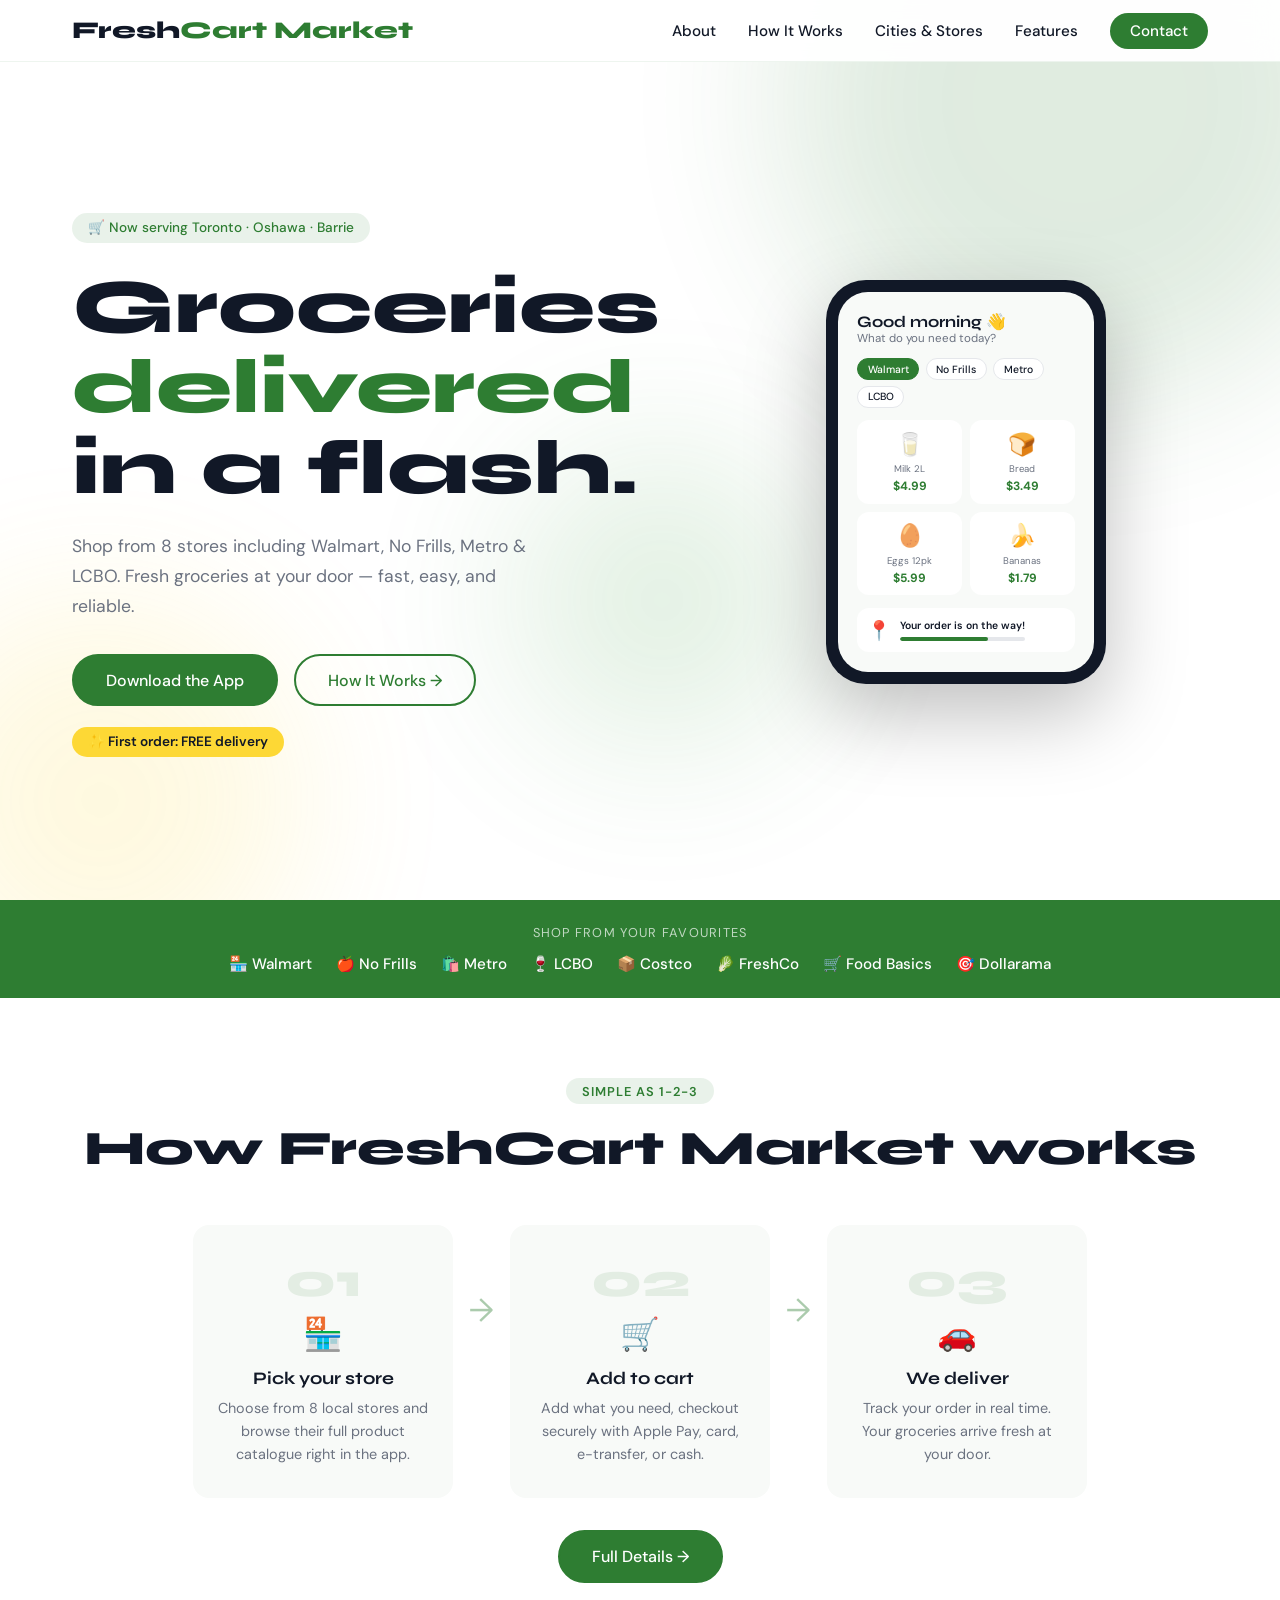
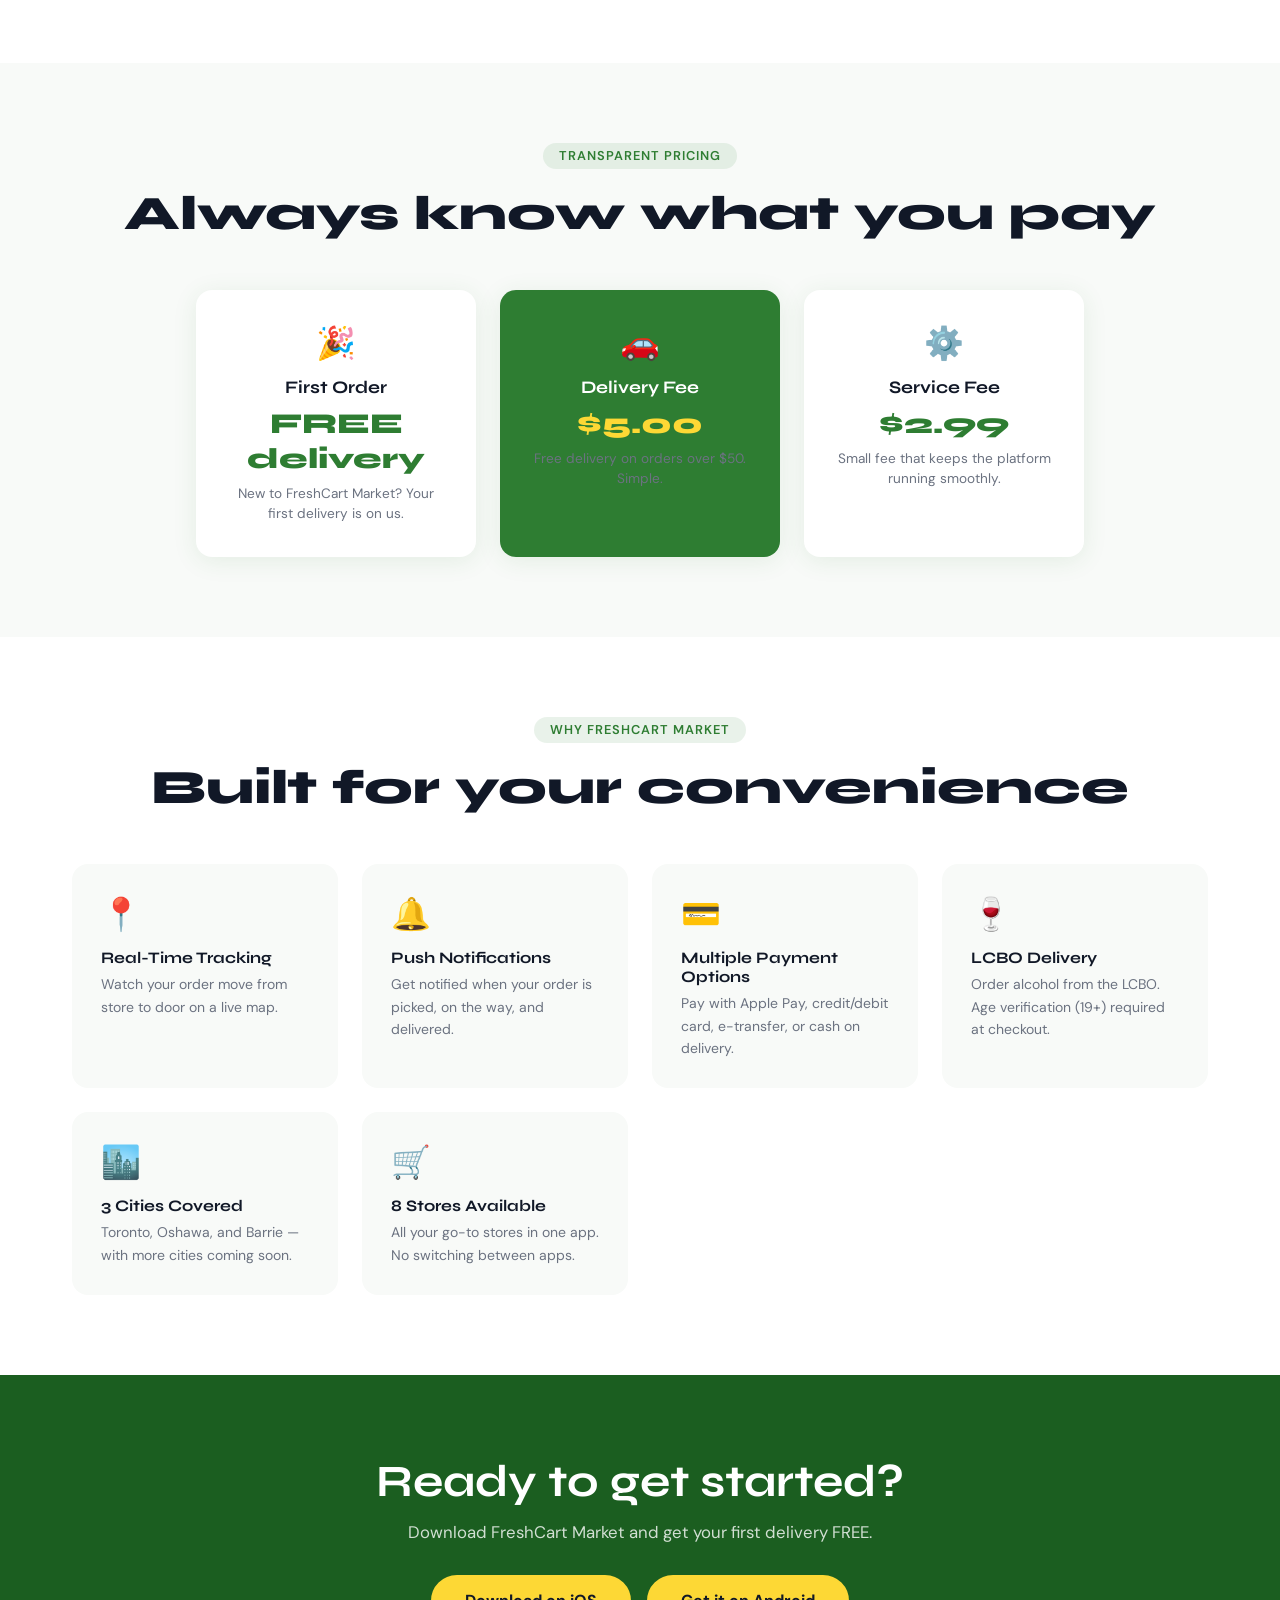
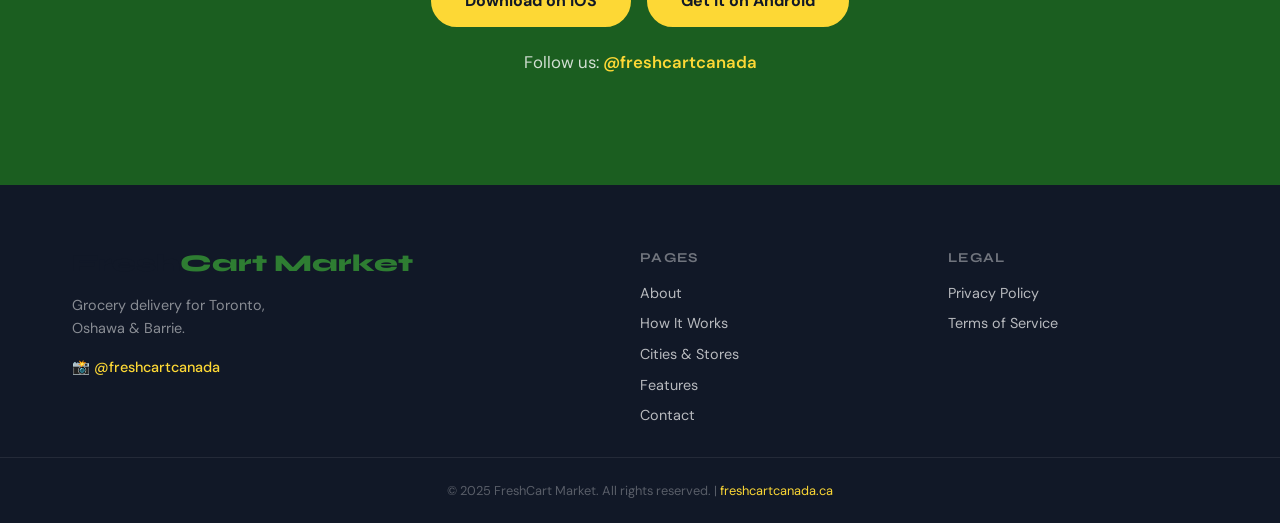
==== index.html @ 019997a9 "Initial FreshCart Market website launch" ====
<!DOCTYPE html>
<html lang="en">
<head>
  <meta charset="UTF-8" />
  <meta name="viewport" content="width=device-width, initial-scale=1.0" />
  <title>FreshCart Market – Grocery Delivery in Toronto, Oshawa & Barrie</title>
  <meta name="description" content="FreshCart Market delivers groceries from Walmart, No Frills, Metro, LCBO & more right to your door in Toronto, Oshawa, and Barrie." />
  <link rel="stylesheet" href="css/style.css" />
  <link rel="preconnect" href="https://fonts.googleapis.com" />
  <link rel="preconnect" href="https://fonts.gstatic.com" crossorigin />
  <link href="https://fonts.googleapis.com/css2?family=Syne:wght@700;800&family=DM+Sans:opsz,wght@9..40,300;9..40,400;9..40,500&display=swap" rel="stylesheet" />
</head>
<body>

  <!-- NAVBAR -->
  <nav class="nav" id="nav">
    <div class="nav__inner">
      <a href="index.html" class="nav__logo">Fresh<span>Cart Market</span></a>
      <button class="nav__burger" id="burger" aria-label="Toggle menu">
        <span></span><span></span><span></span>
      </button>
      <ul class="nav__links" id="navLinks">
        <li><a href="pages/about.html">About</a></li>
        <li><a href="pages/how-it-works.html">How It Works</a></li>
        <li><a href="pages/cities.html">Cities &amp; Stores</a></li>
        <li><a href="pages/features.html">Features</a></li>
        <li><a href="pages/contact.html" class="nav__cta">Contact</a></li>
      </ul>
    </div>
  </nav>

  <!-- HERO -->
  <section class="hero">
    <div class="hero__bg">
      <div class="blob blob--1"></div>
      <div class="blob blob--2"></div>
      <div class="blob blob--3"></div>
    </div>
    <div class="hero__content">
      <div class="hero__badge">🛒 Now serving Toronto · Oshawa · Barrie</div>
      <h1 class="hero__title">
        Groceries<br />
        <em>delivered</em><br />
        in a flash.
      </h1>
      <p class="hero__sub">Shop from 8 stores including Walmart, No Frills, Metro &amp; LCBO. Fresh groceries at your door — fast, easy, and reliable.</p>
      <div class="hero__actions">
        <a href="#" class="btn btn--primary">Download the App</a>
        <a href="pages/how-it-works.html" class="btn btn--ghost">How It Works →</a>
      </div>
      <div class="hero__promo">
        <span class="promo-tag">✨ First order: FREE delivery</span>
      </div>
    </div>
    <div class="hero__visual">
      <div class="phone-mockup">
        <div class="phone-screen">
          <div class="phone-header">
            <div class="phone-greeting">Good morning 👋</div>
            <div class="phone-sub">What do you need today?</div>
          </div>
          <div class="store-chips">
            <div class="chip chip--active">Walmart</div>
            <div class="chip">No Frills</div>
            <div class="chip">Metro</div>
            <div class="chip">LCBO</div>
          </div>
          <div class="product-cards">
            <div class="p-card"><div class="p-card__emoji">🥛</div><div class="p-card__name">Milk 2L</div><div class="p-card__price">$4.99</div></div>
            <div class="p-card"><div class="p-card__emoji">🍞</div><div class="p-card__name">Bread</div><div class="p-card__price">$3.49</div></div>
            <div class="p-card"><div class="p-card__emoji">🥚</div><div class="p-card__name">Eggs 12pk</div><div class="p-card__price">$5.99</div></div>
            <div class="p-card"><div class="p-card__emoji">🍌</div><div class="p-card__name">Bananas</div><div class="p-card__price">$1.79</div></div>
          </div>
          <div class="phone-track">
            <div class="track-icon">📍</div>
            <div class="track-info">
              <div class="track-title">Your order is on the way!</div>
              <div class="track-bar"><div class="track-fill"></div></div>
            </div>
          </div>
        </div>
      </div>
    </div>
  </section>

  <!-- STORES STRIP -->
  <section class="stores-strip">
    <p class="stores-strip__label">Shop from your favourites</p>
    <div class="stores-strip__list">
      <span>🏪 Walmart</span>
      <span>🍎 No Frills</span>
      <span>🛍️ Metro</span>
      <span>🍷 LCBO</span>
      <span>📦 Costco</span>
      <span>🥬 FreshCo</span>
      <span>🛒 Food Basics</span>
      <span>🎯 Dollarama</span>
    </div>
  </section>

  <!-- HOW IT WORKS -->
  <section class="how-strip">
    <div class="section-inner">
      <div class="section-label">Simple as 1-2-3</div>
      <h2 class="section-title">How FreshCart Market works</h2>
      <div class="steps">
        <div class="step">
          <div class="step__num">01</div>
          <div class="step__icon">🏪</div>
          <h3>Pick your store</h3>
          <p>Choose from 8 local stores and browse their full product catalogue right in the app.</p>
        </div>
        <div class="step__arrow">→</div>
        <div class="step">
          <div class="step__num">02</div>
          <div class="step__icon">🛒</div>
          <h3>Add to cart</h3>
          <p>Add what you need, checkout securely with Apple Pay, card, e-transfer, or cash.</p>
        </div>
        <div class="step__arrow">→</div>
        <div class="step">
          <div class="step__num">03</div>
          <div class="step__icon">🚗</div>
          <h3>We deliver</h3>
          <p>Track your order in real time. Your groceries arrive fresh at your door.</p>
        </div>
      </div>
      <a href="pages/how-it-works.html" class="btn btn--primary" style="margin-top:2rem;">Full Details →</a>
    </div>
  </section>

  <!-- PRICING -->
  <section class="pricing-strip">
    <div class="section-inner">
      <div class="section-label">Transparent Pricing</div>
      <h2 class="section-title">Always know what you pay</h2>
      <div class="pricing-cards">
        <div class="pricing-card">
          <div class="pricing-card__icon">🎉</div>
          <h3>First Order</h3>
          <div class="pricing-card__price">FREE delivery</div>
          <p>New to FreshCart Market? Your first delivery is on us.</p>
        </div>
        <div class="pricing-card pricing-card--featured">
          <div class="pricing-card__icon">🚗</div>
          <h3>Delivery Fee</h3>
          <div class="pricing-card__price">$5.00</div>
          <p>Free delivery on orders over $50. Simple.</p>
        </div>
        <div class="pricing-card">
          <div class="pricing-card__icon">⚙️</div>
          <h3>Service Fee</h3>
          <div class="pricing-card__price">$2.99</div>
          <p>Small fee that keeps the platform running smoothly.</p>
        </div>
      </div>
    </div>
  </section>

  <!-- FEATURES -->
  <section class="features-strip">
    <div class="section-inner">
      <div class="section-label">Why FreshCart Market</div>
      <h2 class="section-title">Built for your convenience</h2>
      <div class="feat-grid">
        <div class="feat-item">
          <div class="feat-item__icon">📍</div>
          <h4>Real-Time Tracking</h4>
          <p>Watch your order move from store to door on a live map.</p>
        </div>
        <div class="feat-item">
          <div class="feat-item__icon">🔔</div>
          <h4>Push Notifications</h4>
          <p>Get notified when your order is picked, on the way, and delivered.</p>
        </div>
        <div class="feat-item">
          <div class="feat-item__icon">💳</div>
          <h4>Multiple Payment Options</h4>
          <p>Pay with Apple Pay, credit/debit card, e-transfer, or cash on delivery.</p>
        </div>
        <div class="feat-item">
          <div class="feat-item__icon">🍷</div>
          <h4>LCBO Delivery</h4>
          <p>Order alcohol from the LCBO. Age verification (19+) required at checkout.</p>
        </div>
        <div class="feat-item">
          <div class="feat-item__icon">🏙️</div>
          <h4>3 Cities Covered</h4>
          <p>Toronto, Oshawa, and Barrie — with more cities coming soon.</p>
        </div>
        <div class="feat-item">
          <div class="feat-item__icon">🛒</div>
          <h4>8 Stores Available</h4>
          <p>All your go-to stores in one app. No switching between apps.</p>
        </div>
      </div>
    </div>
  </section>

  <!-- CTA BANNER -->
  <section class="cta-banner">
    <div class="section-inner">
      <h2>Ready to get started?</h2>
      <p>Download FreshCart Market and get your first delivery FREE.</p>
      <div class="cta-banner__actions">
        <a href="#" class="btn btn--yellow">Download on iOS</a>
        <a href="#" class="btn btn--yellow">Get it on Android</a>
      </div>
      <p class="cta-banner__insta">Follow us: <a href="https://instagram.com/freshcartcanada" target="_blank">@freshcartcanada</a></p>
    </div>
  </section>

  <!-- FOOTER -->
  <footer class="footer">
    <div class="footer__inner">
      <div class="footer__brand">
        <a href="index.html" class="nav__logo">Fresh<span>Cart Market</span></a>
        <p>Grocery delivery for Toronto,<br/>Oshawa &amp; Barrie.</p>
        <a href="https://instagram.com/freshcartcanada" target="_blank" class="footer__insta">📸 @freshcartcanada</a>
      </div>
      <div class="footer__links">
        <h4>Pages</h4>
        <ul>
          <li><a href="pages/about.html">About</a></li>
          <li><a href="pages/how-it-works.html">How It Works</a></li>
          <li><a href="pages/cities.html">Cities &amp; Stores</a></li>
          <li><a href="pages/features.html">Features</a></li>
          <li><a href="pages/contact.html">Contact</a></li>
        </ul>
      </div>
      <div class="footer__links">
        <h4>Legal</h4>
        <ul>
          <li><a href="pages/privacy.html">Privacy Policy</a></li>
          <li><a href="pages/terms.html">Terms of Service</a></li>
        </ul>
      </div>
    </div>
    <div class="footer__bottom">
      <p>&copy; 2025 FreshCart Market. All rights reserved. | <a href="https://freshcartcanada.ca">freshcartcanada.ca</a></p>
    </div>
  </footer>

  <script src="js/main.js"></script>
</body>
</html>
---- css/style.css ----
/* ===========================
   FRESHCART — style.css
=========================== */

*, *::before, *::after { box-sizing: border-box; margin: 0; padding: 0; }

:root {
  --green: #2E7D32;
  --green-light: #43A047;
  --green-dark: #1B5E20;
  --yellow: #FDD835;
  --yellow-dark: #F9A825;
  --white: #ffffff;
  --off-white: #F8FAF8;
  --gray: #6B7280;
  --gray-light: #F3F4F6;
  --dark: #111827;
  --radius: 16px;
  --shadow: 0 4px 24px rgba(46,125,50,0.10);
  --shadow-lg: 0 8px 40px rgba(46,125,50,0.15);
}

html { scroll-behavior: smooth; }

body {
  font-family: 'DM Sans', sans-serif;
  color: var(--dark);
  background: var(--white);
  overflow-x: hidden;
}

h1, h2, h3, h4 { font-family: 'Syne', sans-serif; }
em { font-style: normal; color: var(--green); }
a { text-decoration: none; color: inherit; }
ul { list-style: none; }
img { max-width: 100%; }

/* ===== BUTTONS ===== */
.btn {
  display: inline-block;
  padding: 0.85rem 2rem;
  border-radius: 50px;
  font-family: 'DM Sans', sans-serif;
  font-weight: 500;
  font-size: 1rem;
  cursor: pointer;
  transition: all 0.2s ease;
  border: 2px solid transparent;
}
.btn--primary {
  background: var(--green);
  color: var(--white);
  border-color: var(--green);
}
.btn--primary:hover {
  background: var(--green-dark);
  border-color: var(--green-dark);
  transform: translateY(-2px);
  box-shadow: var(--shadow);
}
.btn--ghost {
  background: transparent;
  color: var(--green);
  border-color: var(--green);
}
.btn--ghost:hover {
  background: var(--green);
  color: var(--white);
  transform: translateY(-2px);
}
.btn--yellow {
  background: var(--yellow);
  color: var(--dark);
  border-color: var(--yellow);
  font-weight: 700;
}
.btn--yellow:hover {
  background: var(--yellow-dark);
  border-color: var(--yellow-dark);
  transform: translateY(-2px);
}

/* ===== NAVBAR ===== */
.nav {
  position: fixed;
  top: 0; left: 0; right: 0;
  z-index: 1000;
  background: rgba(255,255,255,0.95);
  backdrop-filter: blur(12px);
  border-bottom: 1px solid rgba(46,125,50,0.08);
  transition: box-shadow 0.3s;
}
.nav.scrolled { box-shadow: var(--shadow); }
.nav__inner {
  max-width: 1200px;
  margin: 0 auto;
  padding: 1rem 2rem;
  display: flex;
  align-items: center;
  justify-content: space-between;
}
.nav__logo {
  font-family: 'Syne', sans-serif;
  font-size: 1.5rem;
  font-weight: 800;
  color: var(--dark);
}
.nav__logo span { color: var(--green); }
.nav__links {
  display: flex;
  align-items: center;
  gap: 2rem;
}
.nav__links a {
  font-size: 0.95rem;
  font-weight: 500;
  color: var(--dark);
  transition: color 0.2s;
}
.nav__links a:hover { color: var(--green); }
.nav__cta {
  background: var(--green);
  color: var(--white) !important;
  padding: 0.5rem 1.25rem;
  border-radius: 50px;
}
.nav__cta:hover { background: var(--green-dark) !important; }
.nav__burger {
  display: none;
  flex-direction: column;
  gap: 5px;
  background: none;
  border: none;
  cursor: pointer;
  padding: 4px;
}
.nav__burger span {
  display: block;
  width: 24px;
  height: 2px;
  background: var(--dark);
  border-radius: 2px;
  transition: all 0.3s;
}

/* ===== HERO ===== */
.hero {
  min-height: 100vh;
  display: flex;
  align-items: center;
  padding: 8rem 2rem 4rem;
  max-width: 1200px;
  margin: 0 auto;
  gap: 4rem;
  position: relative;
}
.hero__bg {
  position: fixed;
  inset: 0;
  z-index: -1;
  overflow: hidden;
}
.blob {
  position: absolute;
  border-radius: 50%;
  filter: blur(80px);
  opacity: 0.15;
}
.blob--1 {
  width: 600px; height: 600px;
  background: var(--green);
  top: -200px; right: -100px;
}
.blob--2 {
  width: 400px; height: 400px;
  background: var(--yellow);
  bottom: -100px; left: -100px;
}
.blob--3 {
  width: 300px; height: 300px;
  background: var(--green-light);
  top: 50%; left: 40%;
}
.hero__content { flex: 1; }
.hero__badge {
  display: inline-block;
  background: rgba(46,125,50,0.1);
  color: var(--green);
  padding: 0.4rem 1rem;
  border-radius: 50px;
  font-size: 0.85rem;
  font-weight: 500;
  margin-bottom: 1.5rem;
}
.hero__title {
  font-size: clamp(3rem, 6vw, 5rem);
  font-weight: 800;
  line-height: 1.05;
  margin-bottom: 1.5rem;
  color: var(--dark);
}
.hero__sub {
  font-size: 1.1rem;
  color: var(--gray);
  line-height: 1.7;
  max-width: 480px;
  margin-bottom: 2rem;
}
.hero__actions {
  display: flex;
  gap: 1rem;
  flex-wrap: wrap;
  margin-bottom: 1.5rem;
}
.hero__promo { margin-top: 0.5rem; }
.promo-tag {
  background: var(--yellow);
  color: var(--dark);
  padding: 0.4rem 1rem;
  border-radius: 50px;
  font-size: 0.85rem;
  font-weight: 600;
}
.hero__visual { flex: 1; display: flex; justify-content: center; }

/* ===== PHONE MOCKUP ===== */
.phone-mockup {
  width: 280px;
  background: var(--dark);
  border-radius: 40px;
  padding: 12px;
  box-shadow: 0 30px 80px rgba(0,0,0,0.25);
  animation: float 4s ease-in-out infinite;
}
@keyframes float {
  0%, 100% { transform: translateY(0); }
  50% { transform: translateY(-12px); }
}
.phone-screen {
  background: var(--off-white);
  border-radius: 30px;
  padding: 1.2rem;
  overflow: hidden;
}
.phone-greeting { font-family: 'Syne', sans-serif; font-size: 1rem; font-weight: 700; }
.phone-sub { font-size: 0.72rem; color: var(--gray); margin-bottom: 0.8rem; }
.store-chips {
  display: flex;
  gap: 0.4rem;
  flex-wrap: wrap;
  margin-bottom: 0.8rem;
}
.chip {
  background: var(--white);
  border: 1px solid #e5e7eb;
  padding: 0.2rem 0.6rem;
  border-radius: 50px;
  font-size: 0.65rem;
  font-weight: 500;
}
.chip--active {
  background: var(--green);
  color: var(--white);
  border-color: var(--green);
}
.product-cards {
  display: grid;
  grid-template-columns: 1fr 1fr;
  gap: 0.5rem;
  margin-bottom: 0.8rem;
}
.p-card {
  background: var(--white);
  border-radius: 12px;
  padding: 0.6rem;
  text-align: center;
}
.p-card__emoji { font-size: 1.4rem; }
.p-card__name { font-size: 0.6rem; color: var(--gray); margin: 0.2rem 0; }
.p-card__price { font-size: 0.75rem; font-weight: 700; color: var(--green); }
.phone-track {
  background: var(--white);
  border-radius: 12px;
  padding: 0.6rem;
  display: flex;
  align-items: center;
  gap: 0.6rem;
}
.track-icon { font-size: 1.2rem; }
.track-title { font-size: 0.65rem; font-weight: 600; margin-bottom: 0.3rem; }
.track-bar {
  height: 4px;
  background: #e5e7eb;
  border-radius: 2px;
  overflow: hidden;
}
.track-fill {
  height: 100%;
  width: 70%;
  background: var(--green);
  border-radius: 2px;
  animation: progress 2s ease-in-out infinite alternate;
}
@keyframes progress {
  from { width: 60%; }
  to { width: 85%; }
}

/* ===== STORES STRIP ===== */
.stores-strip {
  background: var(--green);
  padding: 1.5rem 2rem;
  text-align: center;
}
.stores-strip__label {
  color: rgba(255,255,255,0.7);
  font-size: 0.8rem;
  text-transform: uppercase;
  letter-spacing: 0.1em;
  margin-bottom: 0.8rem;
}
.stores-strip__list {
  display: flex;
  flex-wrap: wrap;
  justify-content: center;
  gap: 1.5rem;
}
.stores-strip__list span {
  color: var(--white);
  font-weight: 500;
  font-size: 0.95rem;
}

/* ===== SECTIONS ===== */
.section-inner {
  max-width: 1200px;
  margin: 0 auto;
  padding: 5rem 2rem;
  text-align: center;
}
.section-label {
  display: inline-block;
  background: rgba(46,125,50,0.1);
  color: var(--green);
  padding: 0.3rem 1rem;
  border-radius: 50px;
  font-size: 0.8rem;
  font-weight: 600;
  text-transform: uppercase;
  letter-spacing: 0.08em;
  margin-bottom: 1rem;
}
.section-title {
  font-size: clamp(2rem, 4vw, 3rem);
  font-weight: 800;
  margin-bottom: 3rem;
  color: var(--dark);
}

/* ===== STEPS ===== */
.steps {
  display: flex;
  align-items: flex-start;
  justify-content: center;
  gap: 1rem;
  flex-wrap: wrap;
}
.step {
  background: var(--off-white);
  border-radius: var(--radius);
  padding: 2rem 1.5rem;
  max-width: 260px;
  text-align: center;
  position: relative;
}
.step__num {
  font-family: 'Syne', sans-serif;
  font-size: 3rem;
  font-weight: 800;
  color: rgba(46,125,50,0.1);
  line-height: 1;
  margin-bottom: 0.5rem;
}
.step__icon { font-size: 2rem; margin-bottom: 0.8rem; }
.step h3 { font-size: 1.1rem; margin-bottom: 0.5rem; color: var(--dark); }
.step p { font-size: 0.9rem; color: var(--gray); line-height: 1.6; }
.step__arrow {
  font-size: 2rem;
  color: var(--green);
  margin-top: 4rem;
  opacity: 0.4;
}

/* ===== PRICING ===== */
.pricing-strip { background: var(--off-white); }
.pricing-cards {
  display: flex;
  gap: 1.5rem;
  justify-content: center;
  flex-wrap: wrap;
}
.pricing-card {
  background: var(--white);
  border-radius: var(--radius);
  padding: 2rem;
  min-width: 220px;
  max-width: 280px;
  box-shadow: var(--shadow);
  text-align: center;
  transition: transform 0.2s;
}
.pricing-card:hover { transform: translateY(-4px); }
.pricing-card--featured {
  background: var(--green);
  color: var(--white);
  transform: scale(1.05);
}
.pricing-card--featured:hover { transform: scale(1.05) translateY(-4px); }
.pricing-card--featured p { color: rgba(255,255,255,0.8); }
.pricing-card__icon { font-size: 2rem; margin-bottom: 0.8rem; }
.pricing-card h3 { font-size: 1.1rem; margin-bottom: 0.5rem; }
.pricing-card__price {
  font-family: 'Syne', sans-serif;
  font-size: 1.8rem;
  font-weight: 800;
  color: var(--green);
  margin-bottom: 0.5rem;
}
.pricing-card--featured .pricing-card__price { color: var(--yellow); }
.pricing-card p { font-size: 0.85rem; color: var(--gray); line-height: 1.5; }

/* ===== FEATURES ===== */
.feat-grid {
  display: grid;
  grid-template-columns: repeat(auto-fit, minmax(260px, 1fr));
  gap: 1.5rem;
  text-align: left;
}
.feat-item {
  background: var(--off-white);
  border-radius: var(--radius);
  padding: 1.8rem;
  transition: transform 0.2s, box-shadow 0.2s;
}
.feat-item:hover {
  transform: translateY(-4px);
  box-shadow: var(--shadow);
}
.feat-item__icon { font-size: 2rem; margin-bottom: 0.8rem; }
.feat-item h4 { font-size: 1rem; margin-bottom: 0.4rem; color: var(--dark); }
.feat-item p { font-size: 0.875rem; color: var(--gray); line-height: 1.6; }

/* ===== CTA BANNER ===== */
.cta-banner {
  background: var(--green-dark);
  color: var(--white);
}
.cta-banner .section-inner { text-align: center; }
.cta-banner h2 { font-size: clamp(1.8rem, 4vw, 2.8rem); color: var(--white); margin-bottom: 0.8rem; }
.cta-banner p { color: rgba(255,255,255,0.8); font-size: 1.05rem; margin-bottom: 2rem; }
.cta-banner__actions { display: flex; gap: 1rem; justify-content: center; flex-wrap: wrap; margin-bottom: 1.5rem; }
.cta-banner__insta { color: rgba(255,255,255,0.6); font-size: 0.9rem; }
.cta-banner__insta a { color: var(--yellow); font-weight: 600; }

/* ===== FOOTER ===== */
.footer { background: var(--dark); color: var(--white); }
.footer__inner {
  max-width: 1200px;
  margin: 0 auto;
  padding: 4rem 2rem 2rem;
  display: grid;
  grid-template-columns: 2fr 1fr 1fr;
  gap: 3rem;
}
.footer__brand p { color: rgba(255,255,255,0.5); font-size: 0.9rem; margin: 1rem 0; line-height: 1.6; }
.footer__insta { color: var(--yellow); font-size: 0.9rem; font-weight: 500; }
.footer__links h4 { font-size: 0.85rem; text-transform: uppercase; letter-spacing: 0.1em; color: rgba(255,255,255,0.4); margin-bottom: 1rem; }
.footer__links ul { display: flex; flex-direction: column; gap: 0.6rem; }
.footer__links a { color: rgba(255,255,255,0.7); font-size: 0.9rem; transition: color 0.2s; }
.footer__links a:hover { color: var(--yellow); }
.footer__bottom {
  border-top: 1px solid rgba(255,255,255,0.08);
  text-align: center;
  padding: 1.5rem 2rem;
  color: rgba(255,255,255,0.3);
  font-size: 0.8rem;
}
.footer__bottom a { color: var(--yellow); }

/* ===== PAGE HERO (inner pages) ===== */
.page-hero {
  background: linear-gradient(135deg, var(--green-dark) 0%, var(--green) 100%);
  color: var(--white);
  padding: 8rem 2rem 4rem;
  text-align: center;
}
.page-hero h1 { font-size: clamp(2rem, 5vw, 3.5rem); color: var(--white); margin-bottom: 1rem; }
.page-hero p { font-size: 1.1rem; color: rgba(255,255,255,0.85); max-width: 600px; margin: 0 auto; }

/* ===== CONTENT SECTIONS ===== */
.content-section { padding: 5rem 2rem; }
.content-section.alt { background: var(--off-white); }
.content-wrap { max-width: 1200px; margin: 0 auto; }
.content-wrap--narrow { max-width: 800px; margin: 0 auto; }
.content-wrap h2 { font-size: 2rem; margin-bottom: 1.5rem; color: var(--dark); }
.content-wrap h3 { font-size: 1.3rem; margin: 2rem 0 0.8rem; color: var(--green); }
.content-wrap p { color: var(--gray); line-height: 1.8; margin-bottom: 1rem; }
.content-wrap ul { list-style: none; display: flex; flex-direction: column; gap: 0.6rem; margin-bottom: 1.5rem; }
.content-wrap ul li { color: var(--gray); padding-left: 1.5rem; position: relative; line-height: 1.6; }
.content-wrap ul li::before { content: "✓"; position: absolute; left: 0; color: var(--green); font-weight: 700; }

/* ===== CITIES GRID ===== */
.cities-grid {
  display: grid;
  grid-template-columns: repeat(auto-fit, minmax(300px, 1fr));
  gap: 2rem;
  margin-top: 2rem;
}
.city-card {
  background: var(--white);
  border-radius: var(--radius);
  padding: 2rem;
  box-shadow: var(--shadow);
  border-top: 4px solid var(--green);
}
.city-card h3 { font-size: 1.3rem; color: var(--green); margin-bottom: 1rem; }
.city-card ul { list-style: none; display: flex; flex-direction: column; gap: 0.5rem; }
.city-card ul li { font-size: 0.9rem; color: var(--gray); padding-left: 1.2rem; position: relative; }
.city-card ul li::before { content: "🛒"; position: absolute; left: 0; font-size: 0.7rem; top: 3px; }

/* ===== CONTACT FORM ===== */
.contact-grid {
  display: grid;
  grid-template-columns: 1fr 1fr;
  gap: 4rem;
  align-items: start;
}
.contact-info h2 { font-size: 2rem; margin-bottom: 1rem; }
.contact-info p { color: var(--gray); line-height: 1.7; margin-bottom: 1.5rem; }
.contact-detail { display: flex; align-items: center; gap: 0.8rem; margin-bottom: 1rem; }
.contact-detail__icon { font-size: 1.3rem; }
.contact-detail__text { font-size: 0.95rem; color: var(--gray); }
.contact-detail__text a { color: var(--green); font-weight: 500; }
.form-group { margin-bottom: 1.2rem; }
.form-group label { display: block; font-size: 0.85rem; font-weight: 600; margin-bottom: 0.4rem; color: var(--dark); }
.form-group input,
.form-group textarea,
.form-group select {
  width: 100%;
  padding: 0.85rem 1rem;
  border: 2px solid #e5e7eb;
  border-radius: 10px;
  font-family: 'DM Sans', sans-serif;
  font-size: 0.95rem;
  color: var(--dark);
  background: var(--white);
  transition: border-color 0.2s;
  outline: none;
}
.form-group input:focus,
.form-group textarea:focus,
.form-group select:focus { border-color: var(--green); }
.form-group textarea { resize: vertical; min-height: 140px; }

/* ===== HOW IT WORKS PAGE ===== */
.hiw-steps { display: flex; flex-direction: column; gap: 3rem; margin-top: 2rem; }
.hiw-step {
  display: flex;
  gap: 2rem;
  align-items: flex-start;
  background: var(--white);
  border-radius: var(--radius);
  padding: 2rem;
  box-shadow: var(--shadow);
}
.hiw-step__num {
  font-family: 'Syne', sans-serif;
  font-size: 3rem;
  font-weight: 800;
  color: var(--green);
  line-height: 1;
  min-width: 60px;
}
.hiw-step__icon { font-size: 2.5rem; min-width: 50px; text-align: center; }
.hiw-step__body h3 { font-size: 1.2rem; margin-bottom: 0.5rem; color: var(--dark); }
.hiw-step__body p { font-size: 0.95rem; color: var(--gray); line-height: 1.7; }

/* ===== FEATURES PAGE ===== */
.features-big-grid {
  display: grid;
  grid-template-columns: repeat(auto-fit, minmax(280px, 1fr));
  gap: 2rem;
  margin-top: 2rem;
}
.feature-big-card {
  background: var(--white);
  border-radius: var(--radius);
  padding: 2rem;
  box-shadow: var(--shadow);
  transition: transform 0.2s;
}
.feature-big-card:hover { transform: translateY(-4px); }
.feature-big-card__icon { font-size: 2.5rem; margin-bottom: 1rem; }
.feature-big-card h3 { font-size: 1.1rem; margin-bottom: 0.6rem; color: var(--dark); }
.feature-big-card p { font-size: 0.9rem; color: var(--gray); line-height: 1.6; }

/* ===== ABOUT PAGE ===== */
.about-grid {
  display: grid;
  grid-template-columns: 1fr 1fr;
  gap: 4rem;
  align-items: center;
}
.about-visual {
  background: linear-gradient(135deg, var(--green) 0%, var(--green-dark) 100%);
  border-radius: var(--radius);
  padding: 3rem;
  text-align: center;
  color: white;
}
.about-visual__emoji { font-size: 5rem; margin-bottom: 1rem; }
.about-visual h3 { font-size: 1.5rem; color: white; }
.about-visual p { color: rgba(255,255,255,0.8); margin-top: 0.5rem; }
.values-grid {
  display: grid;
  grid-template-columns: 1fr 1fr;
  gap: 1.5rem;
  margin-top: 2rem;
}
.value-card {
  background: var(--off-white);
  border-radius: 12px;
  padding: 1.5rem;
}
.value-card__icon { font-size: 1.8rem; margin-bottom: 0.6rem; }
.value-card h4 { font-size: 1rem; margin-bottom: 0.4rem; color: var(--dark); }
.value-card p { font-size: 0.85rem; color: var(--gray); line-height: 1.5; }

/* ===== LEGAL PAGES ===== */
.legal-content { max-width: 800px; margin: 0 auto; padding: 5rem 2rem; }
.legal-content h1 { font-size: 2.2rem; margin-bottom: 0.5rem; color: var(--dark); }
.legal-content .last-updated { color: var(--gray); font-size: 0.85rem; margin-bottom: 3rem; }
.legal-content h2 { font-size: 1.3rem; color: var(--green); margin: 2.5rem 0 0.8rem; }
.legal-content p { color: var(--gray); line-height: 1.8; margin-bottom: 1rem; font-size: 0.95rem; }
.legal-content ul { list-style: disc; padding-left: 1.5rem; margin-bottom: 1rem; }
.legal-content ul li { color: var(--gray); line-height: 1.7; font-size: 0.95rem; margin-bottom: 0.3rem; }

/* ===== RESPONSIVE ===== */
@media (max-width: 900px) {
  .hero { flex-direction: column; padding: 7rem 1.5rem 3rem; text-align: center; gap: 3rem; }
  .hero__sub { margin: 0 auto 2rem; }
  .hero__actions { justify-content: center; }
  .footer__inner { grid-template-columns: 1fr 1fr; }
  .contact-grid { grid-template-columns: 1fr; }
  .about-grid { grid-template-columns: 1fr; }
}

@media (max-width: 600px) {
  .nav__links { display: none; flex-direction: column; position: absolute; top: 100%; left: 0; right: 0; background: white; padding: 1.5rem; gap: 1rem; box-shadow: var(--shadow); }
  .nav__links.open { display: flex; }
  .nav__burger { display: flex; }
  .hero__title { font-size: 2.8rem; }
  .phone-mockup { width: 240px; }
  .step__arrow { display: none; }
  .footer__inner { grid-template-columns: 1fr; gap: 2rem; }
  .values-grid { grid-template-columns: 1fr; }
  .hiw-step { flex-direction: column; }
}
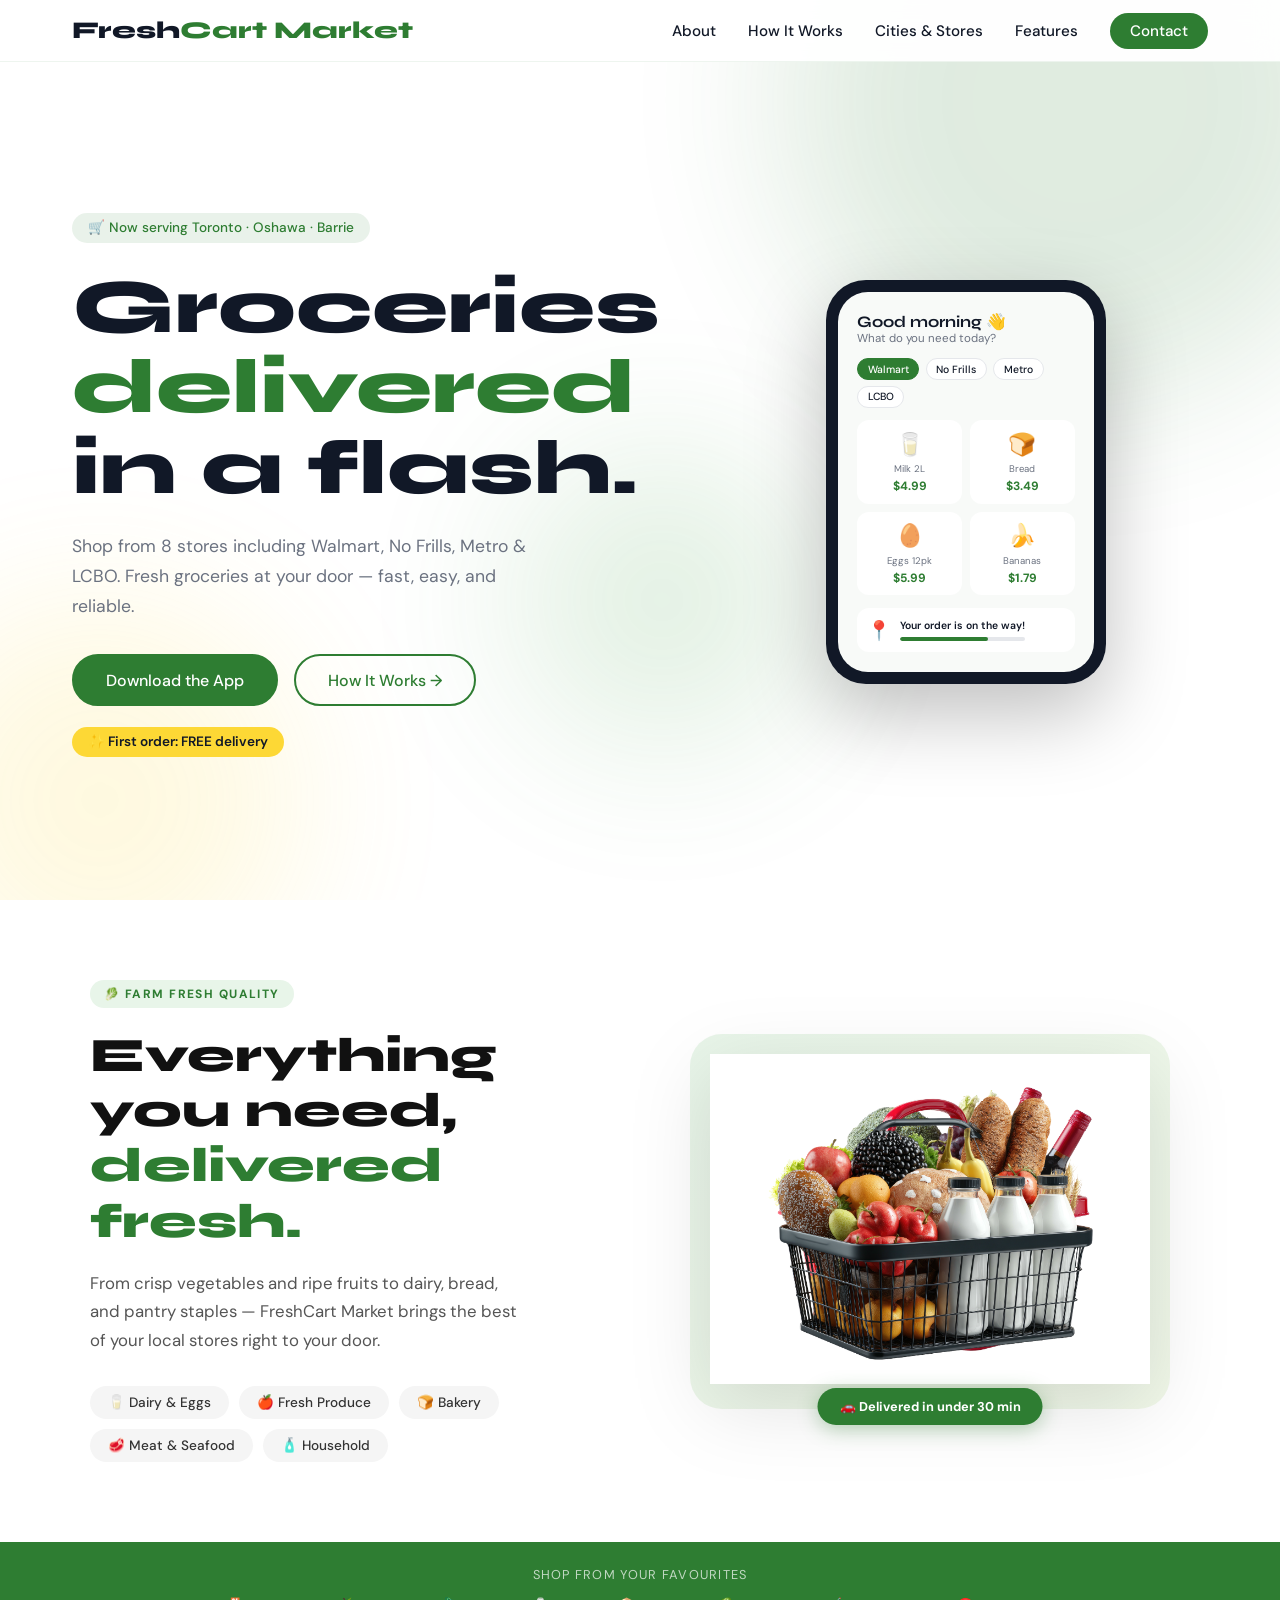
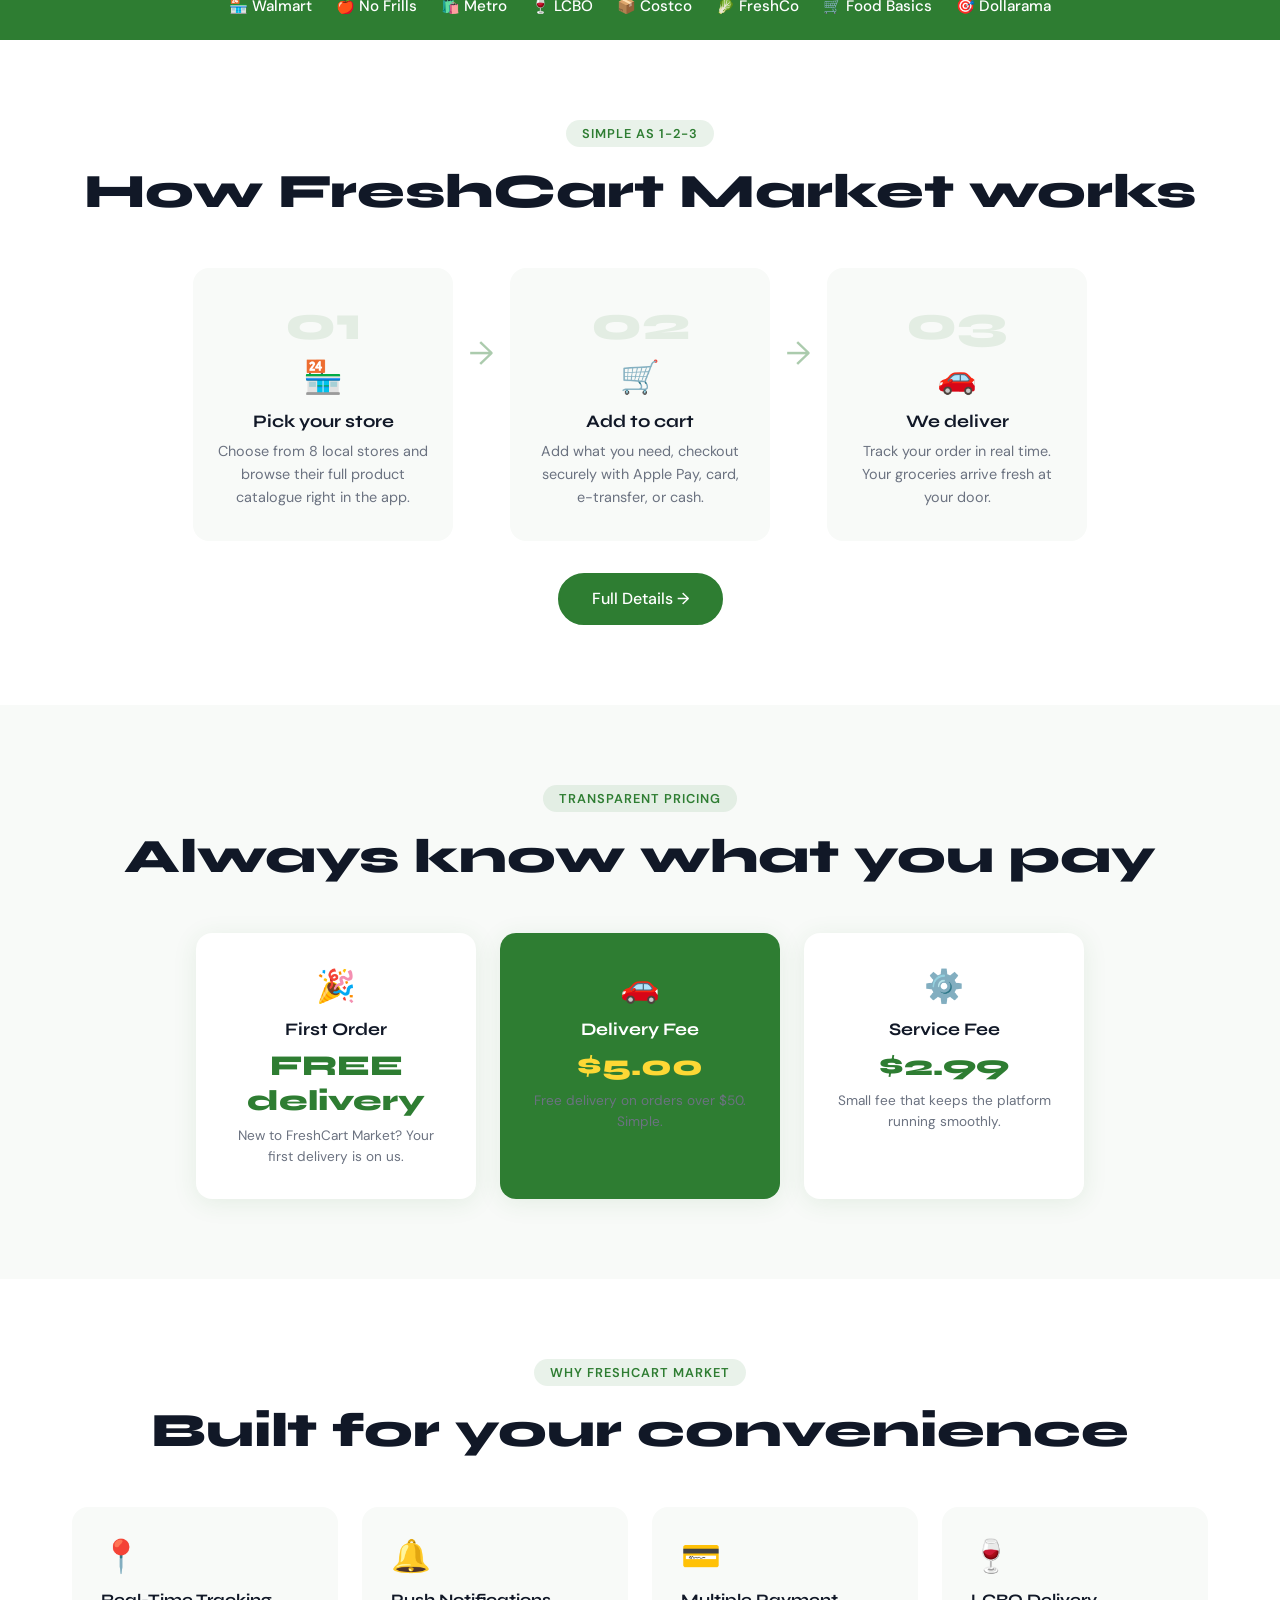
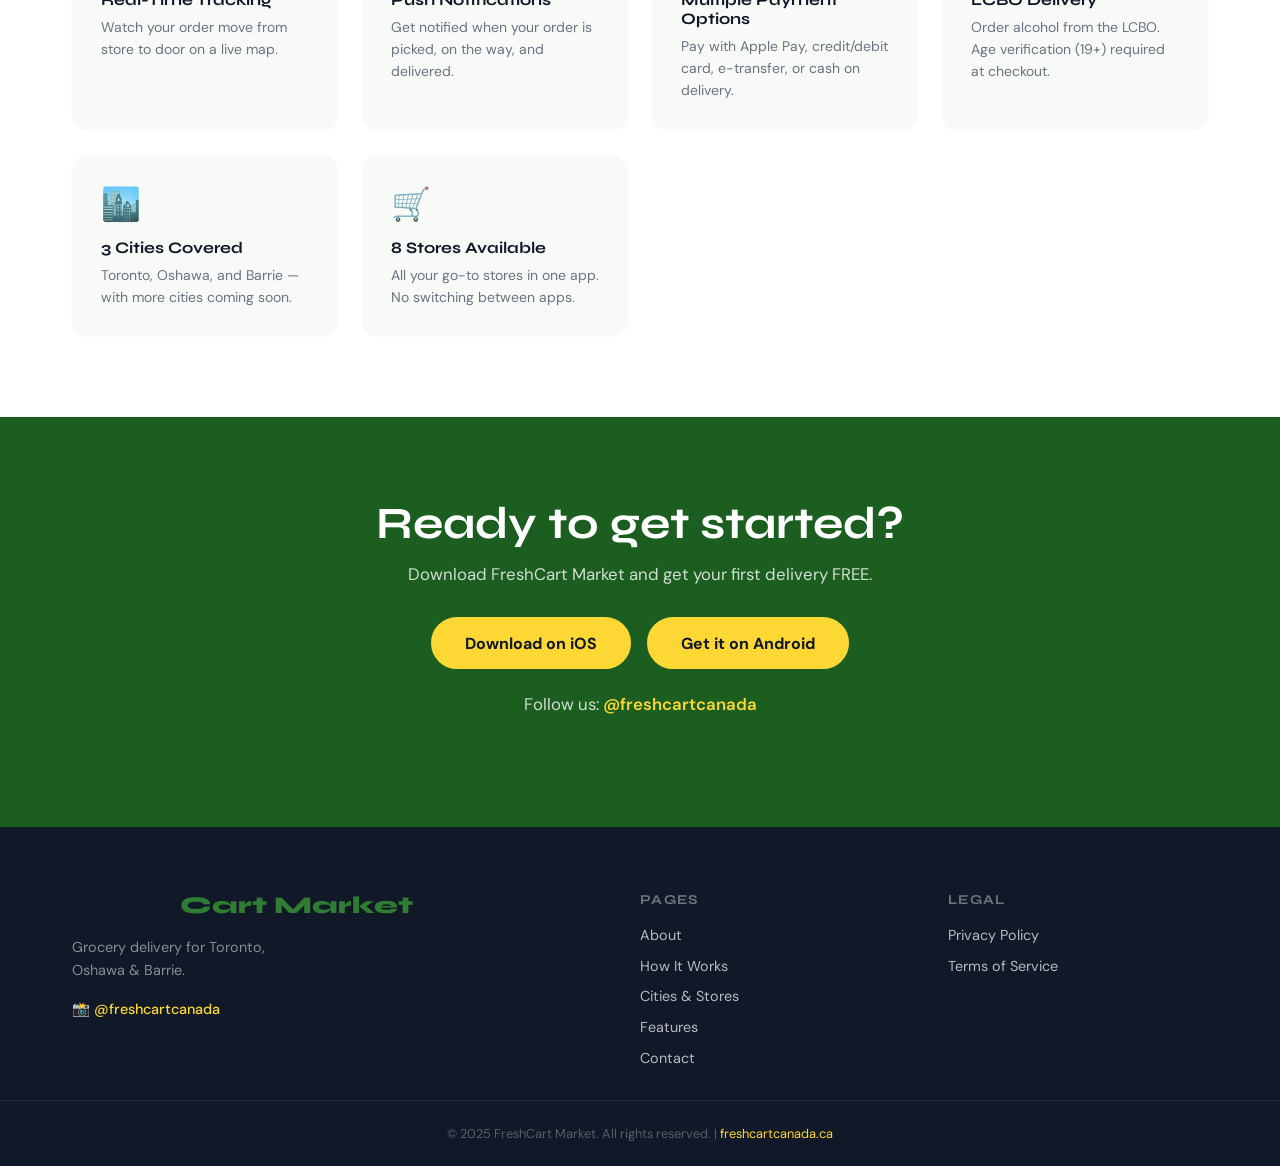
==== commit a24271fc: "Add grocery basket image section" ====
--- a/index.html
+++ b/index.html
@@ -9,6 +9,127 @@
   <link rel="preconnect" href="https://fonts.googleapis.com" />
   <link rel="preconnect" href="https://fonts.gstatic.com" crossorigin />
   <link href="https://fonts.googleapis.com/css2?family=Syne:wght@700;800&family=DM+Sans:opsz,wght@9..40,300;9..40,400;9..40,500&display=swap" rel="stylesheet" />
+
+  <style>
+    .fresh-pick {
+      background: #fff;
+      padding: 80px 24px;
+    }
+    .fresh-pick__inner {
+      max-width: 1100px;
+      margin: 0 auto;
+      display: flex;
+      align-items: center;
+      gap: 60px;
+    }
+    .fresh-pick__text {
+      flex: 1;
+      min-width: 280px;
+    }
+    .fresh-pick__label {
+      display: inline-block;
+      background: #e8f5e9;
+      color: #2E7D32;
+      font-size: 0.75rem;
+      font-weight: 700;
+      letter-spacing: 0.12em;
+      text-transform: uppercase;
+      padding: 6px 14px;
+      border-radius: 100px;
+      margin-bottom: 20px;
+    }
+    .fresh-pick__title {
+      font-family: 'Syne', sans-serif;
+      font-size: clamp(2rem, 4vw, 3rem);
+      font-weight: 800;
+      color: #111;
+      line-height: 1.15;
+      margin-bottom: 20px;
+    }
+    .fresh-pick__title span {
+      color: #2E7D32;
+    }
+    .fresh-pick__desc {
+      font-size: 1.05rem;
+      color: #555;
+      line-height: 1.7;
+      margin-bottom: 32px;
+      max-width: 440px;
+    }
+    .fresh-pick__badges {
+      display: flex;
+      flex-wrap: wrap;
+      gap: 10px;
+    }
+    .fresh-pick__badge {
+      background: #f5f5f5;
+      border-radius: 100px;
+      padding: 8px 18px;
+      font-size: 0.85rem;
+      font-weight: 500;
+      color: #333;
+    }
+    .fresh-pick__image {
+      flex: 1;
+      min-width: 280px;
+      display: flex;
+      justify-content: center;
+      align-items: center;
+    }
+    .fresh-pick__image-wrap {
+      position: relative;
+      width: 100%;
+      max-width: 480px;
+      padding: 20px;
+    }
+    .fresh-pick__image-bg {
+      position: absolute;
+      inset: 0;
+      background: linear-gradient(135deg, #e8f5e9 0%, #f1f8e9 100%);
+      border-radius: 32px;
+      z-index: 0;
+    }
+    .fresh-pick__image-wrap img {
+      position: relative;
+      z-index: 1;
+      width: 100%;
+      height: auto;
+      object-fit: contain;
+      filter: drop-shadow(0 20px 40px rgba(0,0,0,0.12));
+      transition: transform 0.4s ease;
+    }
+    .fresh-pick__image-wrap:hover img {
+      transform: translateY(-6px) scale(1.02);
+    }
+    .fresh-pick__tag {
+      position: absolute;
+      bottom: -16px;
+      left: 50%;
+      transform: translateX(-50%);
+      background: #2E7D32;
+      color: #fff;
+      font-size: 0.8rem;
+      font-weight: 700;
+      padding: 10px 22px;
+      border-radius: 100px;
+      white-space: nowrap;
+      z-index: 2;
+      box-shadow: 0 4px 20px rgba(46,125,50,0.35);
+    }
+    @media (max-width: 768px) {
+      .fresh-pick__inner {
+        flex-direction: column-reverse;
+        gap: 48px;
+        text-align: center;
+      }
+      .fresh-pick__badges {
+        justify-content: center;
+      }
+      .fresh-pick__desc {
+        margin: 0 auto 32px;
+      }
+    }
+  </style>
 </head>
 <body>
 
@@ -83,6 +204,31 @@
     </div>
   </section>
 
+  <!-- FRESH PICK SECTION -->
+  <section class="fresh-pick">
+    <div class="fresh-pick__inner">
+      <div class="fresh-pick__text">
+        <div class="fresh-pick__label">🥬 Farm Fresh Quality</div>
+        <h2 class="fresh-pick__title">Everything you need,<br/><span>delivered fresh.</span></h2>
+        <p class="fresh-pick__desc">From crisp vegetables and ripe fruits to dairy, bread, and pantry staples — FreshCart Market brings the best of your local stores right to your door.</p>
+        <div class="fresh-pick__badges">
+          <div class="fresh-pick__badge">🥛 Dairy & Eggs</div>
+          <div class="fresh-pick__badge">🍎 Fresh Produce</div>
+          <div class="fresh-pick__badge">🍞 Bakery</div>
+          <div class="fresh-pick__badge">🥩 Meat & Seafood</div>
+          <div class="fresh-pick__badge">🧴 Household</div>
+        </div>
+      </div>
+      <div class="fresh-pick__image">
+        <div class="fresh-pick__image-wrap">
+          <div class="fresh-pick__image-bg"></div>
+          <img src="images/grocery-basket.png" alt="Fresh grocery basket" />
+          <div class="fresh-pick__tag">🚗 Delivered in under 30 min</div>
+        </div>
+      </div>
+    </div>
+  </section>
+
   <!-- STORES STRIP -->
   <section class="stores-strip">
     <p class="stores-strip__label">Shop from your favourites</p>
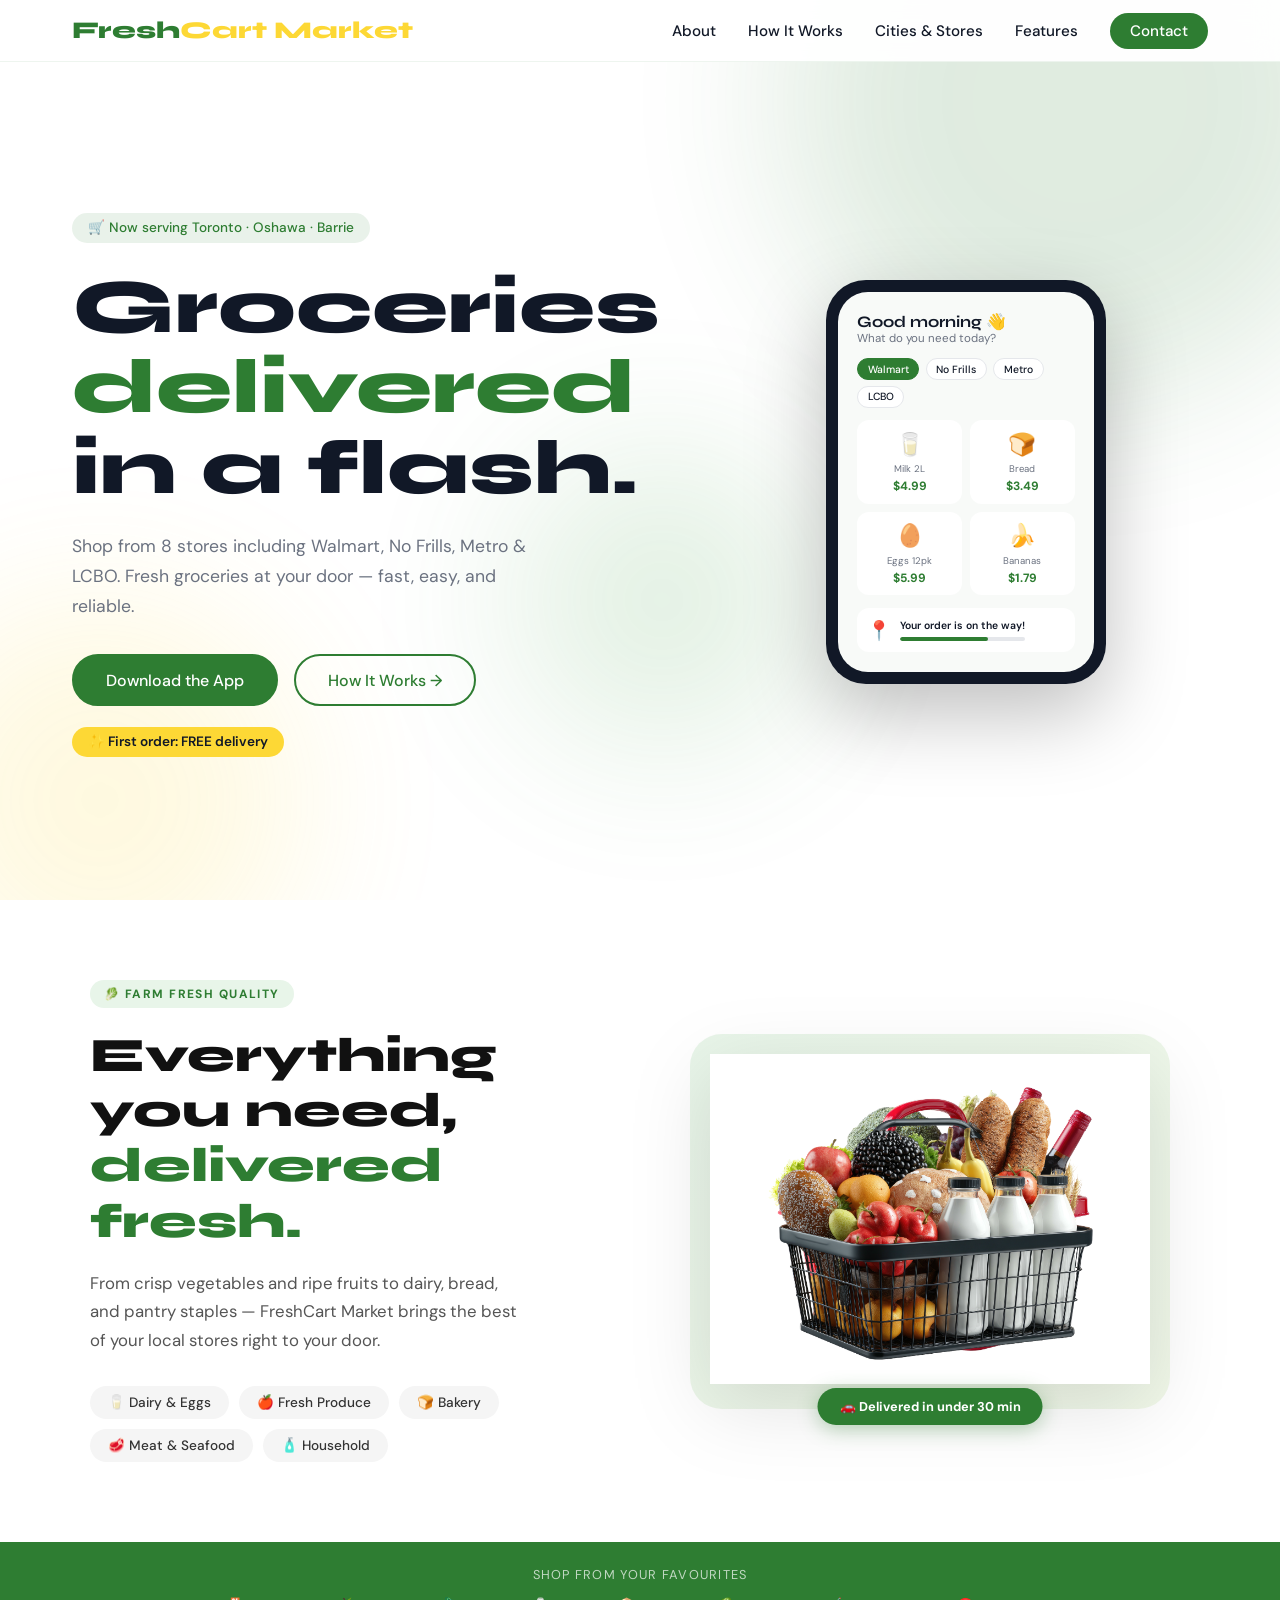
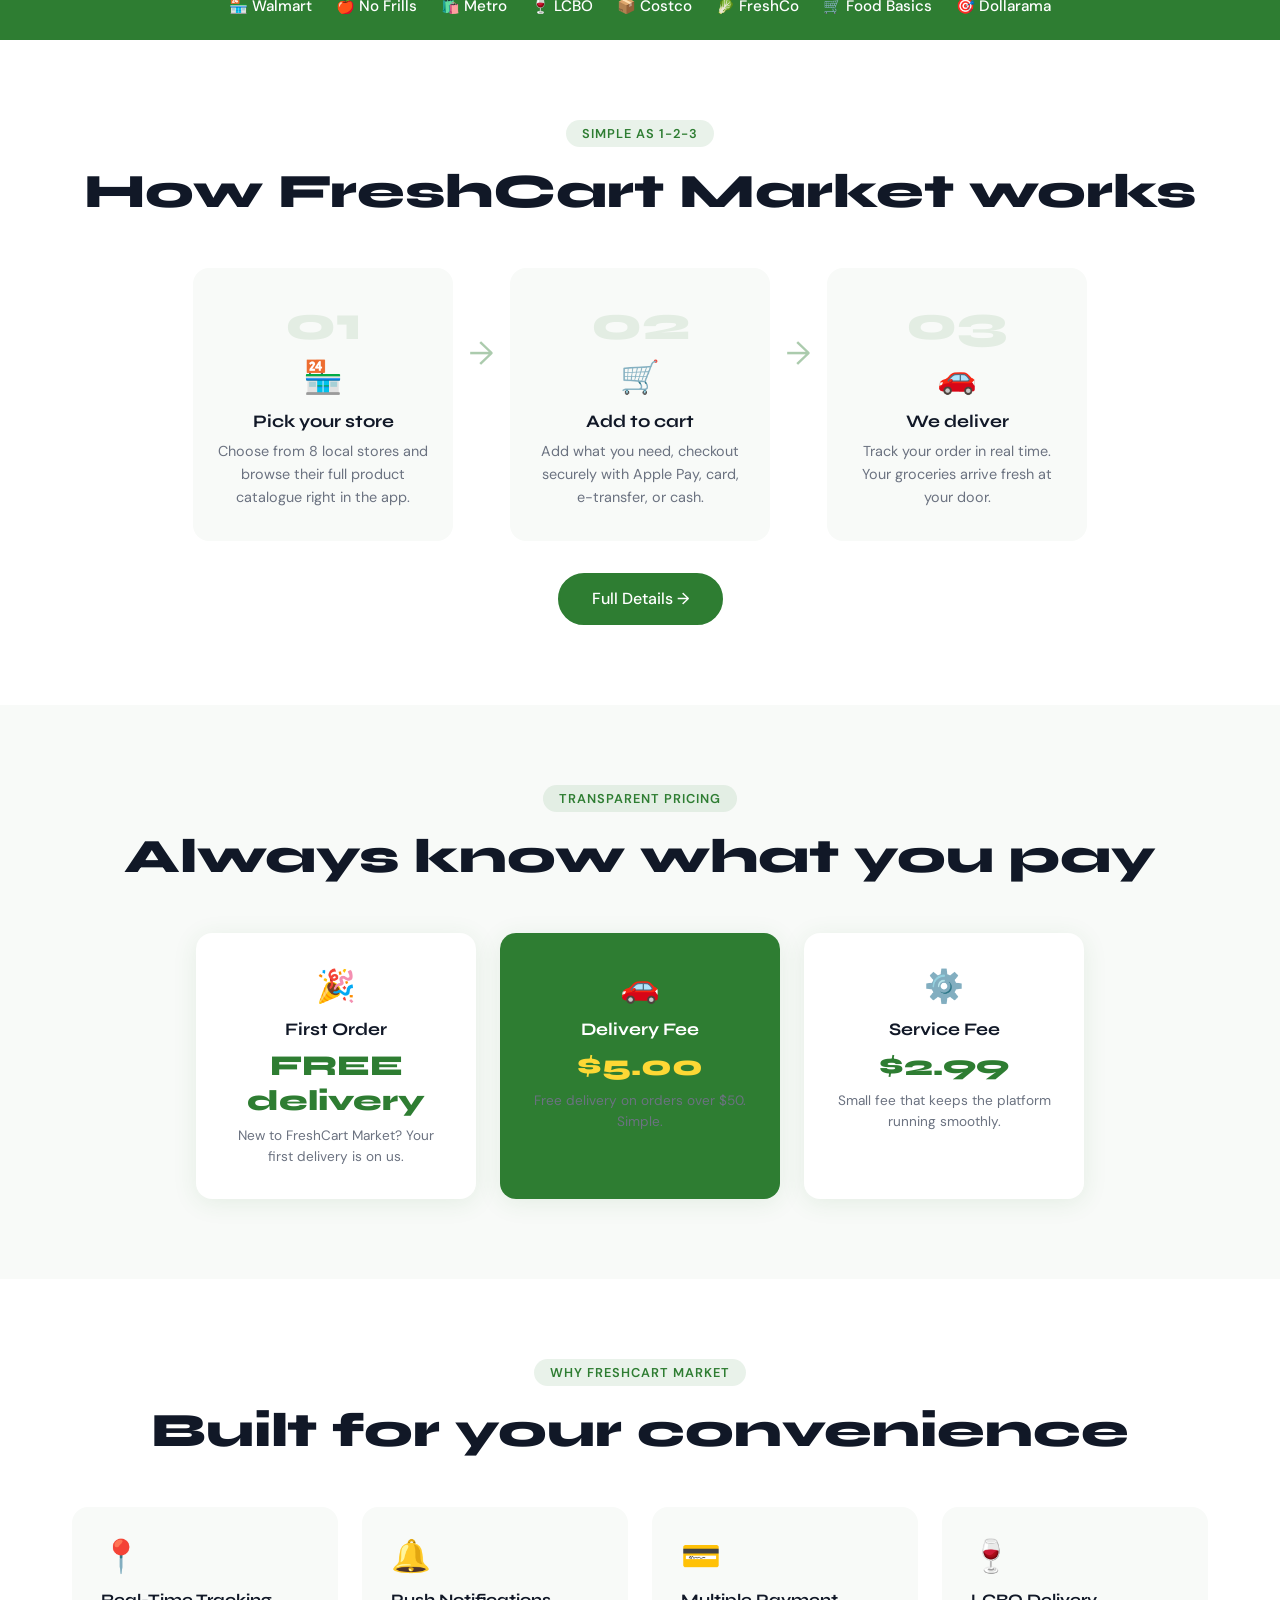
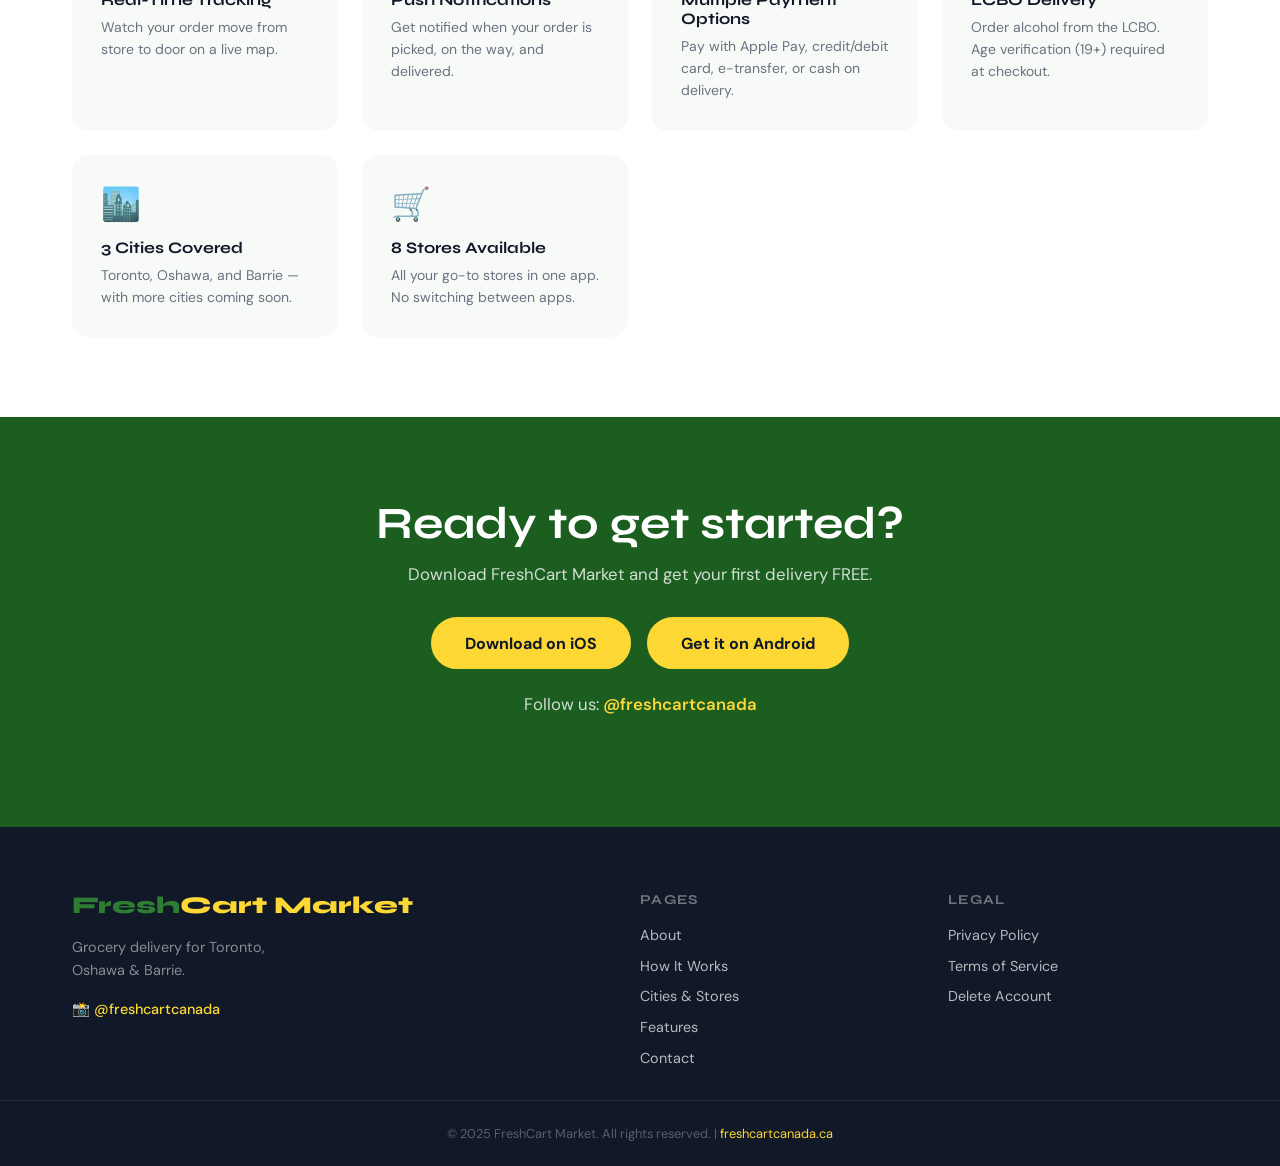
==== commit dea614ff: "Add delete account page and footer links to all pages" ====
--- a/index.html
+++ b/index.html
@@ -5,6 +5,10 @@
   <meta name="viewport" content="width=device-width, initial-scale=1.0" />
   <title>FreshCart Market – Grocery Delivery in Toronto, Oshawa & Barrie</title>
   <meta name="description" content="FreshCart Market delivers groceries from Walmart, No Frills, Metro, LCBO & more right to your door in Toronto, Oshawa, and Barrie." />
+  <link rel="icon" type="image/x-icon" href="favicon.ico" />
+  <link rel="icon" type="image/png" sizes="32x32" href="favicon.png" />
+  <link rel="apple-touch-icon" sizes="180x180" href="apple-touch-icon.png" />
+  <link rel="icon" type="image/png" sizes="192x192" href="favicon-192.png" />
   <link rel="stylesheet" href="css/style.css" />
   <link rel="preconnect" href="https://fonts.googleapis.com" />
   <link rel="preconnect" href="https://fonts.gstatic.com" crossorigin />
@@ -379,6 +383,7 @@
         <ul>
           <li><a href="pages/privacy.html">Privacy Policy</a></li>
           <li><a href="pages/terms.html">Terms of Service</a></li>
+          <li><a href="pages/delete-account.html">Delete Account</a></li>
         </ul>
       </div>
     </div>
@@ -388,5 +393,20 @@
   </footer>
 
   <script src="js/main.js"></script>
+
+  <!--Start of Tawk.to Script-->
+  <script type="text/javascript">
+  var Tawk_API=Tawk_API||{}, Tawk_LoadStart=new Date();
+  (function(){
+  var s1=document.createElement("script"),s0=document.getElementsByTagName("script")[0];
+  s1.async=true;
+  s1.src='https://embed.tawk.to/69d5e11db7c31c1c33019bed/1jllnen34';
+  s1.charset='UTF-8';
+  s1.setAttribute('crossorigin','*');
+  s0.parentNode.insertBefore(s1,s0);
+  })();
+  </script>
+  <!--End of Tawk.to Script-->
+
 </body>
 </html>
--- a/css/style.css
+++ b/css/style.css
@@ -103,9 +103,9 @@
   font-family: 'Syne', sans-serif;
   font-size: 1.5rem;
   font-weight: 800;
-  color: var(--dark);
-}
-.nav__logo span { color: var(--green); }
+  color: var(--green);
+}
+.nav__logo span { color: var(--yellow); }
 .nav__links {
   display: flex;
   align-items: center;
